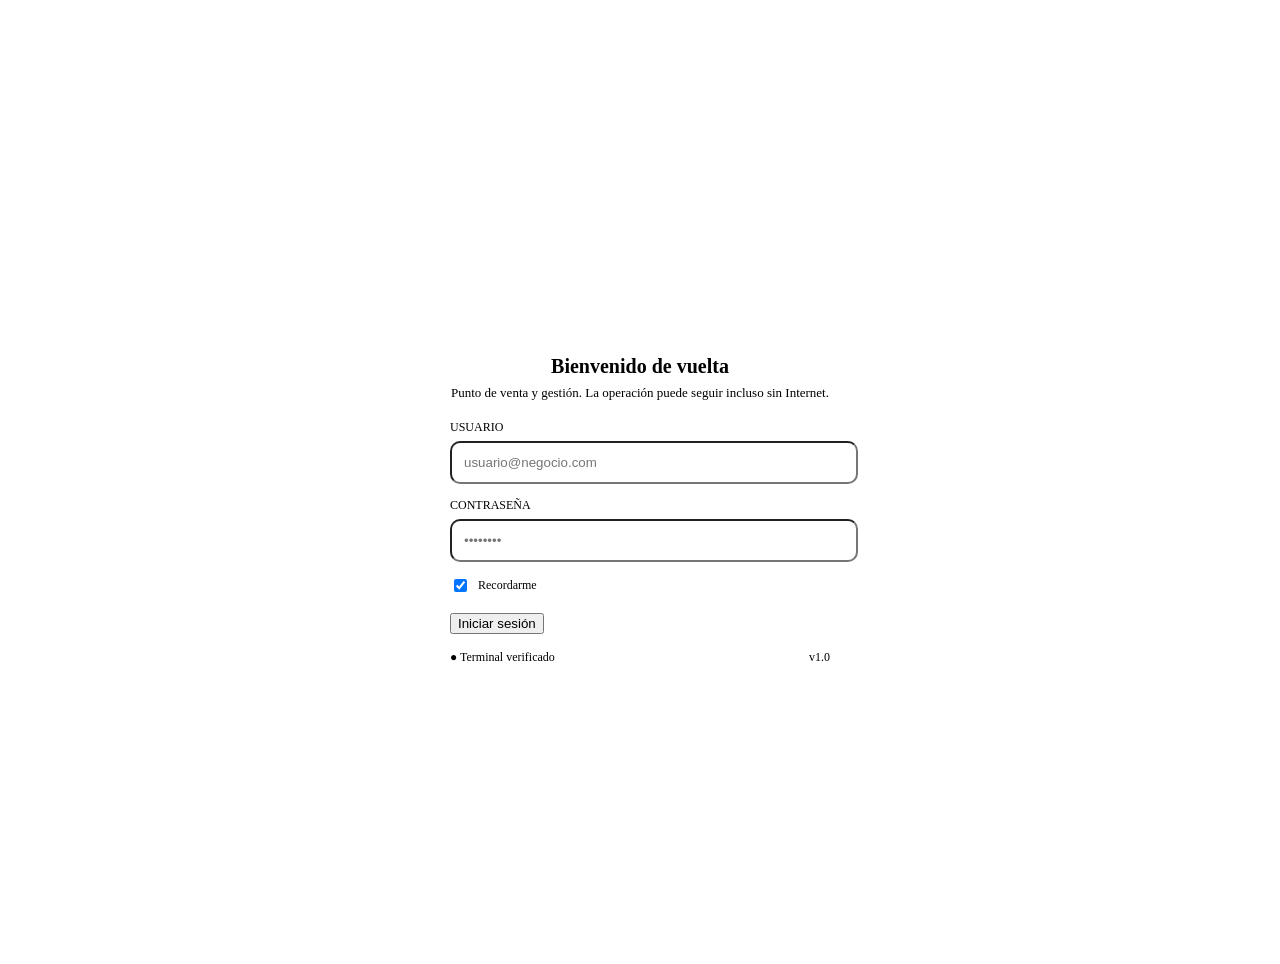
==== skills/projects/ui_templates/pos/login.html @ c2f8f6c4 "start" ====
<!DOCTYPE html>
<html lang="es">
<head>
  <meta charset="utf-8" />
  <meta name="viewport" content="width=device-width, initial-scale=1" />
  <title>Login · POS</title>
  <link rel="stylesheet" href="./pos.css" />
  <link rel="stylesheet" href="./css/login.css" />
</head>
<body>
  <div class="login-wrap">
    <form class="card login-card" id="loginForm">
      <div class="brand">
        <div class="logo">P</div>
        <h1>Bienvenido de vuelta</h1>
        <p>Punto de venta y gestión. La operación puede seguir incluso sin Internet.</p>
      </div>
      <label>USUARIO</label>
      <input id="email" name="email" type="text" placeholder="usuario@negocio.com" required />
      <label>CONTRASEÑA</label>
      <input id="password" name="password" type="password" placeholder="••••••••" required />
      <div class="row"><input type="checkbox" id="r" checked /><label for="r" style="margin:0">Recordarme</label></div>
      <button class="btn-primary" type="submit">Iniciar sesión</button>
      <p class="msg" id="loginMsg" role="status"></p>
      <div class="footer"><span class="ok-dot">● Terminal verificado</span><span>v1.0</span></div>
    </form>
  </div>
  <script type="module" src="./js/login.js"></script>
</body>
</html>
---- skills/projects/ui_templates/pos/css/login.css ----
.login-wrap{min-height:100vh;display:grid;place-items:center;padding:24px;background:radial-gradient(circle at top,#ffe9ec,var(--bg) 55%)}.login-card{width:100%;max-width:380px;padding:28px}.brand{text-align:center;margin-bottom:18px}.brand .logo{width:48px;height:48px;margin:0 auto 8px;border-radius:12px;background:var(--primary);color:#fff;display:grid;place-items:center;font-weight:800;font-size:22px}.brand h1{font-size:20px;margin:0 0 6px}.brand p{margin:0;color:var(--muted);font-size:13px;line-height:1.4}.login-card label{display:block;font-size:12px;color:var(--muted);margin:14px 0 6px}.login-card input[type=text],.login-card input[type=password]{width:100%;padding:12px;border-radius:10px}.login-card .row{display:flex;align-items:center;gap:8px;margin:14px 0 18px;font-size:13px}.footer{display:flex;justify-content:space-between;margin-top:16px;color:var(--muted);font-size:12px}.ok-dot{color:var(--ok)}
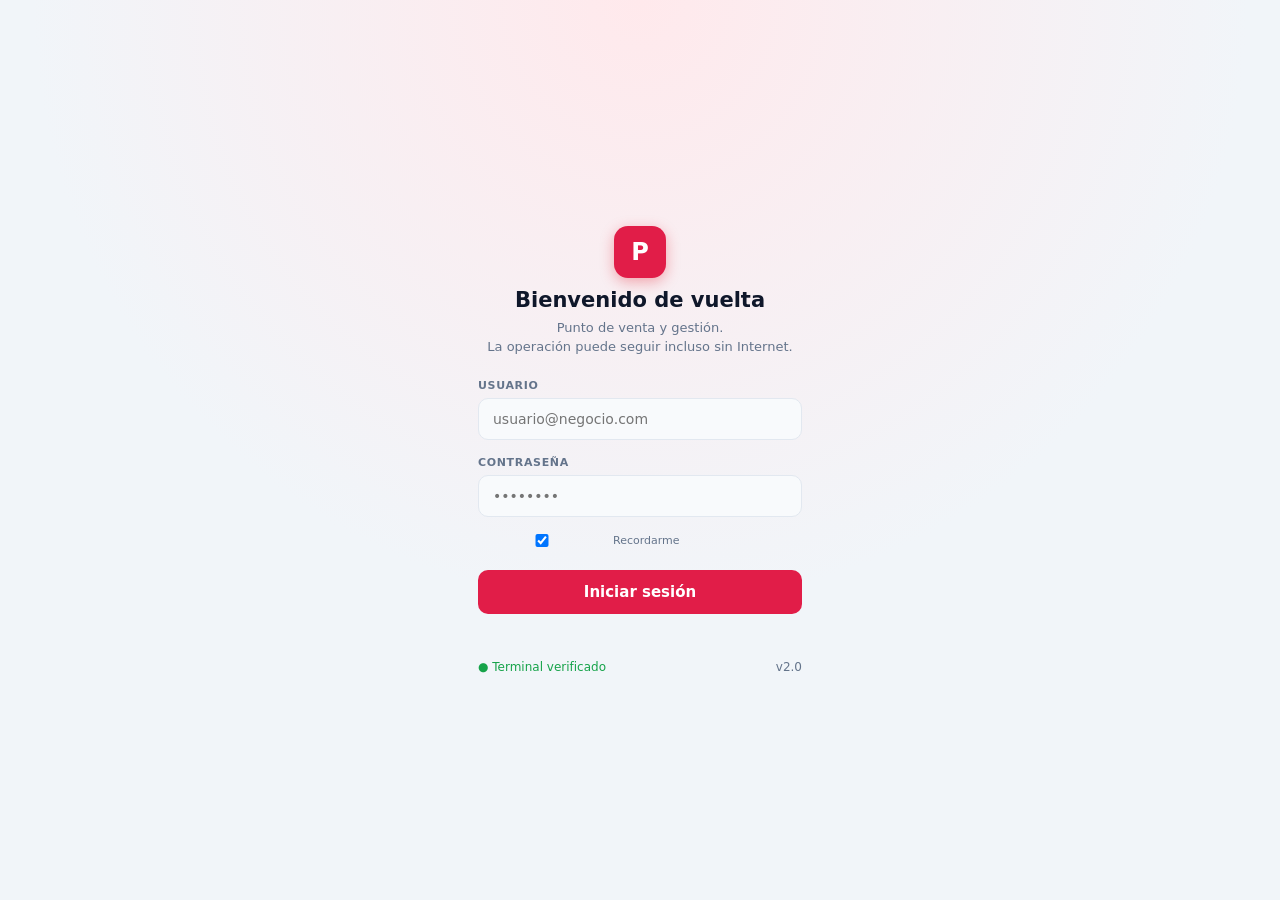
==== commit 6978834c: "Update" ====
--- a/skills/projects/ui_templates/pos/login.html
+++ b/skills/projects/ui_templates/pos/login.html
@@ -1,28 +1,35 @@
-<!DOCTYPE html>
+﻿<!DOCTYPE html>
 <html lang="es">
 <head>
   <meta charset="utf-8" />
   <meta name="viewport" content="width=device-width, initial-scale=1" />
   <title>Login · POS</title>
-  <link rel="stylesheet" href="./pos.css" />
+  <link rel="stylesheet" href="./css/tokens.css" />
+  <link rel="stylesheet" href="./css/base.css" />
   <link rel="stylesheet" href="./css/login.css" />
 </head>
 <body>
   <div class="login-wrap">
-    <form class="card login-card" id="loginForm">
+    <form class="card login-card" id="loginForm" onsubmit="return false;">
       <div class="brand">
         <div class="logo">P</div>
         <h1>Bienvenido de vuelta</h1>
-        <p>Punto de venta y gestión. La operación puede seguir incluso sin Internet.</p>
+        <p>Punto de venta y gestión.<br>La operación puede seguir incluso sin Internet.</p>
       </div>
-      <label>USUARIO</label>
-      <input id="email" name="email" type="text" placeholder="usuario@negocio.com" required />
-      <label>CONTRASEÑA</label>
-      <input id="password" name="password" type="password" placeholder="••••••••" required />
-      <div class="row"><input type="checkbox" id="r" checked /><label for="r" style="margin:0">Recordarme</label></div>
-      <button class="btn-primary" type="submit">Iniciar sesión</button>
+      <label for="email">USUARIO</label>
+      <input id="email" name="email" type="text" placeholder="usuario@negocio.com" required autocomplete="username" />
+      <label for="password">CONTRASEÑA</label>
+      <input id="password" name="password" type="password" placeholder="••••••••" required autocomplete="current-password" />
+      <div class="row-check">
+        <input type="checkbox" id="remember" checked />
+        <label for="remember" style="margin:0;font-weight:400;letter-spacing:0">Recordarme</label>
+      </div>
+      <button class="btn-primary" type="submit" id="loginBtn">Iniciar sesión</button>
       <p class="msg" id="loginMsg" role="status"></p>
-      <div class="footer"><span class="ok-dot">● Terminal verificado</span><span>v1.0</span></div>
+      <div class="footer">
+        <span class="ok-dot">● Terminal verificado</span>
+        <span>v2.0</span>
+      </div>
     </form>
   </div>
   <script type="module" src="./js/login.js"></script>
--- a/skills/projects/ui_templates/pos/css/tokens.css
+++ b/skills/projects/ui_templates/pos/css/tokens.css
@@ -0,0 +1,32 @@
+:root {
+  /* Brand */
+  --primary: #e11d48;
+  --primary-hover: #be123c;
+  --primary-light: #fff1f2;
+  /* Surfaces */
+  --surface: #ffffff;
+  --surface-2: #f8fafc;
+  --bg: #f1f5f9;
+  /* Text */
+  --text: #0f172a;
+  --text-2: #334155;
+  --muted: #64748b;
+  /* Borders */
+  --border: #e2e8f0;
+  --border-focus: #94a3b8;
+  /* Semantic */
+  --ok: #16a34a;
+  --ok-bg: #f0fdf4;
+  --err: #dc2626;
+  --err-bg: #fef2f2;
+  --warn: #d97706;
+  --warn-bg: #fffbeb;
+  /* Shape */
+  --radius: 8px;
+  --radius-lg: 12px;
+  --shadow: 0 1px 3px rgba(15,23,42,.08), 0 4px 16px rgba(15,23,42,.04);
+  --shadow-lg: 0 8px 30px rgba(15,23,42,.1);
+  /* Sizing */
+  --sidebar-width: 240px;
+  --topbar-height: 48px;
+}
--- a/skills/projects/ui_templates/pos/css/base.css
+++ b/skills/projects/ui_templates/pos/css/base.css
@@ -0,0 +1 @@
+*{box-sizing:border-box}body{margin:0;font-family:system-ui,-apple-system,"Segoe UI",sans-serif;background:var(--bg);color:var(--text)}button,input{font:inherit}button{cursor:pointer}.btn{background:var(--primary);color:#fff;border:0;padding:10px 16px;border-radius:var(--radius);font-weight:600}.btn.secondary{background:var(--surface);color:var(--text);border:1px solid var(--border)}.btn:disabled{opacity:.5;cursor:not-allowed}.msg{font-size:13px;min-height:1.2em}.msg.ok{color:var(--ok)}.msg.err{color:var(--err)}.hint{font-size:13px;color:var(--muted)}label{display:flex;flex-direction:column;gap:4px;font-size:12px;color:var(--muted)}input{min-width:120px;padding:8px 10px;border:1px solid var(--border);border-radius:var(--radius);color:var(--text)}
--- a/skills/projects/ui_templates/pos/css/login.css
+++ b/skills/projects/ui_templates/pos/css/login.css
@@ -1 +1,62 @@
-.login-wrap{min-height:100vh;display:grid;place-items:center;padding:24px;background:radial-gradient(circle at top,#ffe9ec,var(--bg) 55%)}.login-card{width:100%;max-width:380px;padding:28px}.brand{text-align:center;margin-bottom:18px}.brand .logo{width:48px;height:48px;margin:0 auto 8px;border-radius:12px;background:var(--primary);color:#fff;display:grid;place-items:center;font-weight:800;font-size:22px}.brand h1{font-size:20px;margin:0 0 6px}.brand p{margin:0;color:var(--muted);font-size:13px;line-height:1.4}.login-card label{display:block;font-size:12px;color:var(--muted);margin:14px 0 6px}.login-card input[type=text],.login-card input[type=password]{width:100%;padding:12px;border-radius:10px}.login-card .row{display:flex;align-items:center;gap:8px;margin:14px 0 18px;font-size:13px}.footer{display:flex;justify-content:space-between;margin-top:16px;color:var(--muted);font-size:12px}.ok-dot{color:var(--ok)}
+﻿/* ── Login page ─────────────────────────────────────────── */
+.login-wrap {
+  min-height: 100vh;
+  display: grid;
+  place-items: center;
+  padding: 24px;
+  background: radial-gradient(circle at top, #ffe9ec, var(--bg) 55%);
+}
+
+.login-card { width: 100%; max-width: 380px; padding: 32px 28px; }
+
+/* Brand block */
+.brand { text-align: center; margin-bottom: 22px; }
+.brand .logo {
+  width: 52px; height: 52px; margin: 0 auto 10px;
+  border-radius: 14px; background: var(--primary); color: #fff;
+  display: grid; place-items: center; font-weight: 800; font-size: 24px;
+  box-shadow: 0 4px 14px rgba(225, 29, 46, .35);
+}
+.brand h1 { font-size: 21px; margin: 0 0 6px; font-weight: 700; }
+.brand p  { margin: 0; color: var(--muted); font-size: 13px; line-height: 1.5; }
+
+/* Fields */
+.login-card label {
+  display: block; font-size: 11px; font-weight: 600;
+  letter-spacing: .06em; color: var(--muted); margin: 16px 0 6px;
+}
+.login-card input[type=text],
+.login-card input[type=password] {
+  width: 100%; padding: 12px 14px;
+  border-radius: 10px; border: 1.5px solid var(--border);
+  font-size: 14px; color: var(--text);
+  transition: border-color .15s; background: var(--surface-2, #f8fafc);
+}
+.login-card input[type=text]:focus,
+.login-card input[type=password]:focus {
+  outline: none; border-color: var(--primary); background: #fff;
+}
+
+/* Remember me row */
+.row-check {
+  display: flex; align-items: center; gap: 8px;
+  margin: 14px 0 20px; font-size: 13px; color: var(--muted);
+}
+
+/* CTA */
+.btn-primary {
+  background: var(--primary); color: #fff; border: 0;
+  border-radius: 10px; padding: 13px 16px;
+  font-weight: 600; font-size: 15px; width: 100%;
+  cursor: pointer; transition: background .15s, transform .1s;
+}
+.btn-primary:hover  { background: var(--primary-hover, #be123c); }
+.btn-primary:active { transform: scale(.98); }
+.btn-primary:disabled { opacity: .55; cursor: not-allowed; }
+
+/* Footer */
+.footer {
+  display: flex; justify-content: space-between;
+  margin-top: 18px; color: var(--muted); font-size: 12px;
+}
+.ok-dot { color: var(--ok); }
